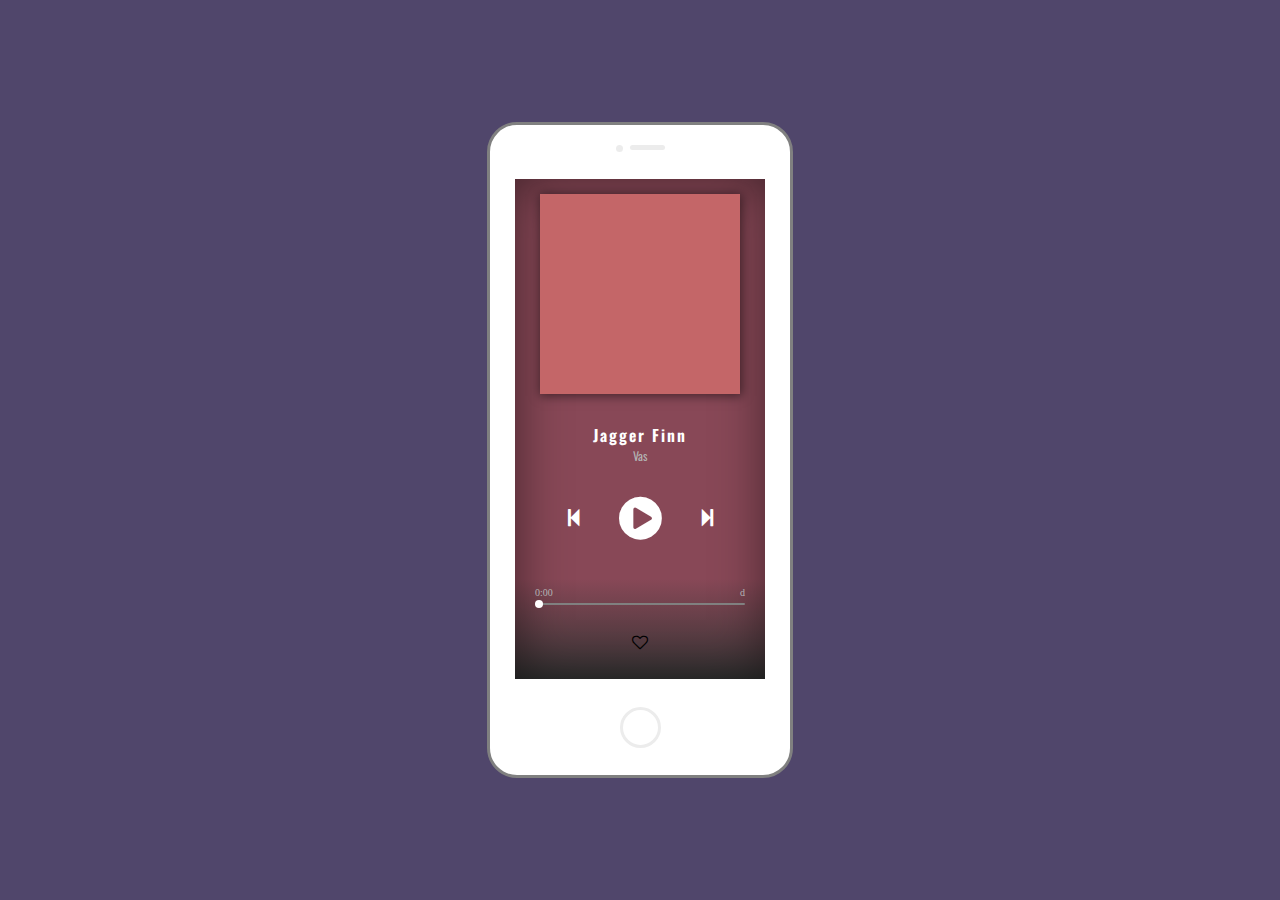
==== other/mp3/index.html @ dab6ce5a "1" ====
<!DOCTYPE html>
<html lang="en">
  <head>
    <meta charset="UTF-8" />
    <meta http-equiv="X-UA-Compatible" content="IE=edge" />
    <meta name="viewport" content="width=device-width, initial-scale=1.0" />
    <link rel="stylesheet" href="style.css" />
    <link rel="preconnect" href="https://fonts.googleapis.com" />
    <link rel="preconnect" href="https://fonts.gstatic.com" crossorigin />
    <link rel="preconnect" href="https://fonts.googleapis.com" />
    <link rel="preconnect" href="https://fonts.gstatic.com" crossorigin />
    <link
      href="https://fonts.googleapis.com/css2?family=Oswald&display=swap"
      rel="stylesheet"
    />
    <link
      rel="stylesheet"
      href="https://cdnjs.cloudflare.com/ajax/libs/font-awesome/4.7.0/css/font-awesome.min.css"
    />
    <script src="script.js" defer></script>
    <title>MP3</title>
  </head>
  <body>
    <div class="parent">

      <div class="accessory">
        <div class="camera"></div>
        <div class="bar"></div>
      </div>

      <div class="screen">

        <div class="song"></div>

        <div class="title">
          <p class="song-artist">Jagger Finn</p>
          <p class="song-title">Vas</p>
        </div>

        <div class="control">
          <i class="fa fa-step-backward" style="font-size: 20px"></i>
          <i class="fa center fa-play-circle" style="font-size: 50px"></i>
          <i class="fa fa-step-forward" style="font-size: 20px"></i>
        </div>

        <div class="current-playing">
          <p class="current-timer">0:00</p>
          <p class="max-timer">d</p>
        </div>

        <div class="progress">
          <div class="ball"></div>
          <div class="slider"></div>
        </div>

        <div class="icon">
          <i class="fa fa-heart-o"></i>
        </div>

      </div>

      <div class="bottom">
        <div class="home"></div>
      </div>
    </div>
  </body>
</html>
---- other/mp3/style.css ----
* {
  margin: 0;
  padding: 0;
}

body {
  background-color: #50466b;
  min-height: 100vh;
  display: flex;
  justify-content: center;
  align-items: center;
}

.parent {
  display: flex;
  justify-content: center;
  flex-wrap: wrap;
  background-color: white;
  border: 3px solid gray;
  height: 650px;
  width: 300px;
  border-radius: 30px;
}

/* TOP OF THE PHONE */
.accessory {
  display: flex;
  justify-content: center;
  width: 100%;
  margin-top: 20px;
}
.camera {
  border-radius: 7px;
  height: 7px;
  margin-right: 7px;
  width: 7px;
  background-color: #ececec;
}
.bar {
  border-radius: 5px;
  height: 5px;
  width: 35px;
  background-color: #ececec;
}

/* START PHONE CONTENT */
.screen {
  display: flex;
  justify-content: center;
  flex-wrap: wrap;
  background: linear-gradient(#884857 80%, rgba(0, 0, 0, 0.8));
  box-shadow: inset 1px 1px 50px rgba(0, 0, 0, 0.5);
  height: 500px;
  width: 250px;
}

.song {
  align-self: center;
  background-color: #c46668;
  box-shadow: 1px 1px 10px 1px rgba(0, 0, 0, 0.5);
  height: 200px;
  width: 200px;
}

/* TITLE */
.title {
  display: flex;
  flex-direction: column;
  justify-content: center;
  text-align: center;
  width: 100%;
  color: white;
  font-family: "Oswald", sans-serif;
}
.title .song-artist {
  font-size: 16px;
  font-weight: 600;
  letter-spacing: 2px;
}
.title .song-title {
  color: #b3b3b3;
  font-size: 12px;
  margin: 0;
}

/* CONTROL */
.control {
  display: flex;
  justify-content: center;
  align-items: center;
  width: 100%;
  color: white;
}
.control .fa {
  cursor: pointer;
}
.center {
  margin: 0 40px 0;
}

/* READING STATUS */
.current-playing {
  display: flex;
  justify-content: space-between;
  align-items: flex-end;
  color: #b3b3b3;
  width: 100%;
  margin: 0 20px 5px;
  font-size: 10px;
}
.slider {
  background-color: gray;
  border-radius: 2px;
  cursor: pointer;
  height: 2px;
  position: relative;
  width: 100%;
}
.ball {
  z-index: 1;
  background-color: white;
  border-radius: 8px;
  position: absolute;
  margin-top: -3px;
  height: 8px;
  width: 8px;
}
.progress {
  display: flex;
  align-items: flex-start;
  flex-wrap: nowrap;
  margin: 0 20px 0;
  width: 100%;
}

/* INTERACTION BUTTON */
.icon .fa {
  display: flex;
  justify-content: space-between;
  color: black;
}

/* BOTTOM OF THE PHONE */
.bottom {
  display: flex;
  justify-content: center;
  width: 100%;
}
.home {
  border: 3px solid #ececec;
  border-radius: 35px;
  cursor: pointer;
  height: 35px;
  width: 35px;
}
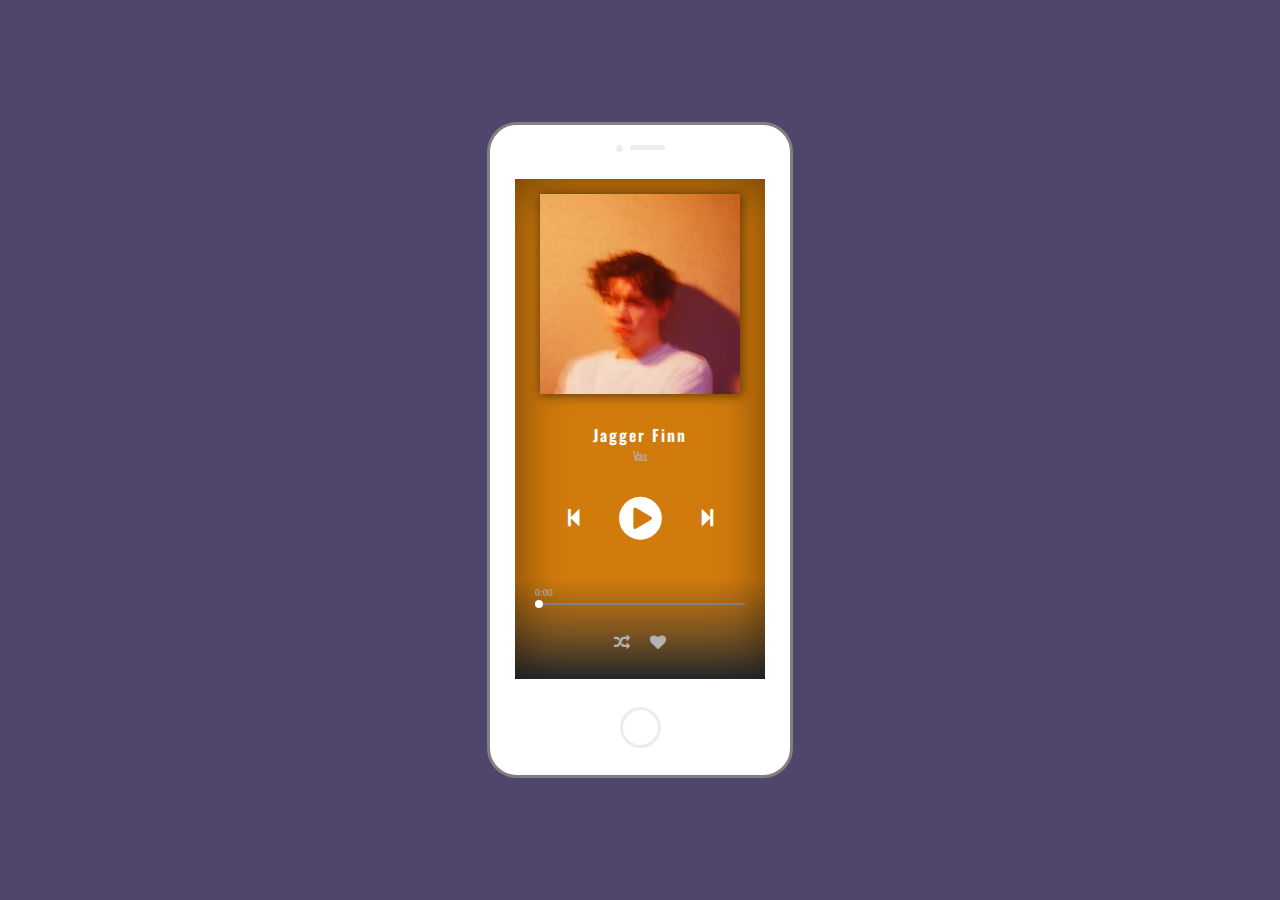
==== commit 7a6a5e4f: "1" ====
--- a/other/mp3/index.html
+++ b/other/mp3/index.html
@@ -45,7 +45,7 @@
 
         <div class="current-playing">
           <p class="current-timer">0:00</p>
-          <p class="max-timer">d</p>
+          <p class="max-timer"></p>
         </div>
 
         <div class="progress">
@@ -54,7 +54,9 @@
         </div>
 
         <div class="icon">
-          <i class="fa fa-heart-o"></i>
+          <i class="fa fa-random"></i>
+          <i class="fa fa-slash"></i>
+          <i class="fa fa-heart"></i>
         </div>
 
       </div>
--- a/other/mp3/style.css
+++ b/other/mp3/style.css
@@ -48,7 +48,7 @@
   display: flex;
   justify-content: center;
   flex-wrap: wrap;
-  background: linear-gradient(#884857 80%, rgba(0, 0, 0, 0.8));
+  background: linear-gradient(#d17b0c 80%, rgba(0, 0, 0, 0.8));
   box-shadow: inset 1px 1px 50px rgba(0, 0, 0, 0.5);
   height: 500px;
   width: 250px;
@@ -56,7 +56,8 @@
 
 .song {
   align-self: center;
-  background-color: #c46668;
+  background-image: url(img/vas.jpg);
+  background-position: center;
   box-shadow: 1px 1px 10px 1px rgba(0, 0, 0, 0.5);
   height: 200px;
   width: 200px;
@@ -134,10 +135,10 @@
 }
 
 /* INTERACTION BUTTON */
-.icon .fa {
+.icon {
   display: flex;
-  justify-content: space-between;
-  color: black;
+  gap: 10px;
+  color: #b3b3b3;
 }
 
 /* BOTTOM OF THE PHONE */
